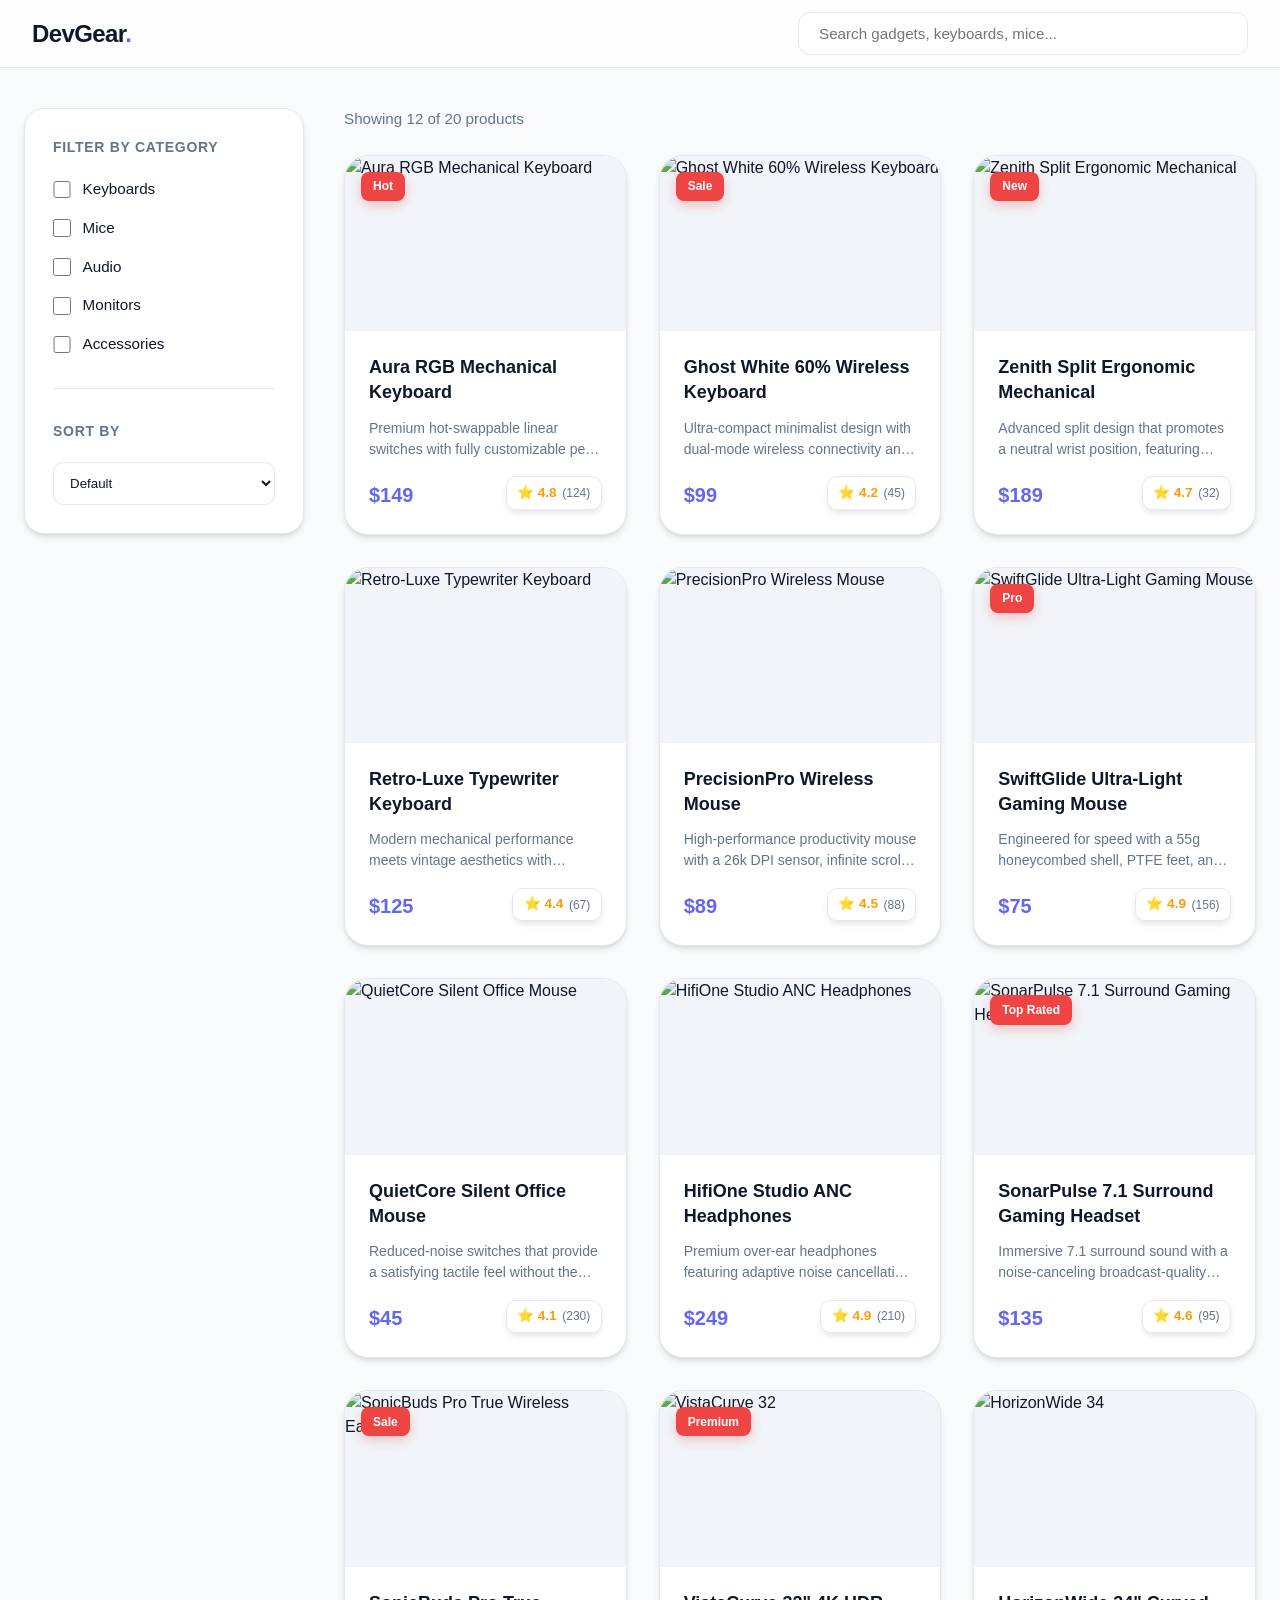
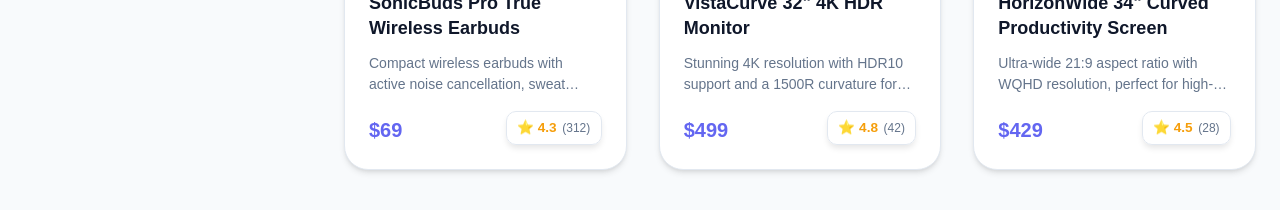
==== index.html @ 5f4c1ebe "change name to index for deloyment" ====
<!doctype html>
<html lang="en">
  <head>
    <meta charset="UTF-8" />
    <meta name="viewport" content="width=device-width, initial-scale=1.0" />
    <title>DevGear Store - Find Your Setup</title>

    <style>
      /* Reset & Base Styles */
      * {
        margin: 0;
        padding: 0;
        box-sizing: border-box;
        font-family: 'Inter', -apple-system, BlinkMacSystemFont, "Segoe UI", Roboto, sans-serif;
      }

      :root {
        --primary: #6366f1;
        --primary-dark: #4f46e5;
        --bg: #f8fafc;
        --surface: #ffffff;
        --text-main: #0f172a;
        --text-muted: #64748b;
        --border: #e2e8f0;
        --shadow: 0 4px 6px -1px rgb(0 0 0 / 0.1), 0 2px 4px -2px rgb(0 0 0 / 0.1);
        --shadow-lg: 0 10px 15px -3px rgb(0 0 0 / 0.1), 0 4px 6px -4px rgb(0 0 0 / 0.1);
      }

      body {
        background-color: var(--bg);
        color: var(--text-main);
        line-height: 1.5;
      }

      /* Navbar - Glassmorphism */
      .navbar {
        display: flex;
        justify-content: space-between;
        align-items: center;
        background-color: rgba(255, 255, 255, 0.8);
        backdrop-filter: blur(12px);
        -webkit-backdrop-filter: blur(12px);
        padding: 0.75rem 2rem;
        box-shadow: 0 1px 2px 0 rgb(0 0 0 / 0.05);
        position: sticky;
        top: 0;
        z-index: 100;
        border-bottom: 1px solid var(--border);
      }

      .logo {
        font-size: 1.5rem;
        font-weight: 800;
        letter-spacing: -0.025em;
        color: var(--text-main);
      }

      .logo span {
        color: var(--primary);
      }

      .search-container {
        flex: 0 1 450px;
        position: relative;
      }

      #search-input {
        width: 100%;
        padding: 0.75rem 1.25rem;
        border: 1px solid var(--border);
        border-radius: 12px;
        font-size: 0.95rem;
        outline: none;
        transition: all 0.2s cubic-bezier(0.4, 0, 0.2, 1);
        background: var(--surface);
      }

      #search-input:focus {
        border-color: var(--primary);
        box-shadow: 0 0 0 4px rgba(99, 102, 241, 0.1);
      }

      /* Layout Container */
      .container {
        display: flex;
        max-width: 1280px;
        margin: 2.5rem auto;
        padding: 0 1.5rem;
        gap: 2.5rem;
      }

      /* Sidebar */
      .sidebar {
        flex: 0 0 280px;
        background: var(--surface);
        padding: 1.75rem;
        border-radius: 20px;
        height: fit-content;
        box-shadow: var(--shadow);
        border: 1px solid var(--border);
      }

      .sidebar h3 {
        font-size: 0.875rem;
        text-transform: uppercase;
        letter-spacing: 0.05em;
        margin-bottom: 1.25rem;
        color: var(--text-muted);
        font-weight: 700;
      }

      .filter-group {
        display: flex;
        flex-direction: column;
        gap: 1rem;
      }

      .filter-label {
        display: flex;
        align-items: center;
        gap: 0.75rem;
        cursor: pointer;
        font-size: 0.95rem;
        color: var(--text-main);
        font-weight: 500;
        transition: color 0.2s;
      }

      .filter-label:hover {
        color: var(--primary);
      }

      .filter-label input {
        accent-color: var(--primary);
        width: 1.1rem;
        height: 1.1rem;
      }

      .sidebar hr {
        margin: 2rem 0;
        border: 0;
        border-top: 1px solid var(--border);
      }

      #sort-select {
        width: 100%;
        padding: 0.75rem;
        border: 1px solid var(--border);
        border-radius: 10px;
        background-color: var(--surface);
        color: var(--text-main);
        font-weight: 500;
        outline: none;
        cursor: pointer;
        transition: border-color 0.2s;
      }

      #sort-select:focus {
        border-color: var(--primary);
      }

      /* Main Content & Grid */
      .main-content {
        flex: 1;
      }

      .results-count {
        margin-bottom: 1.5rem;
        color: var(--text-muted);
        font-size: 0.95rem;
        font-weight: 500;
      }

      .product-grid {
        display: grid;
        grid-template-columns: repeat(auto-fill, minmax(280px, 1fr));
        gap: 2rem;
      }

      /* Product Cards */
      .product-card {
        background: var(--surface);
        border-radius: 24px;
        overflow: hidden;
        box-shadow: var(--shadow);
        border: 1px solid var(--border);
        position: relative;
        display: flex;
        flex-direction: column;
        transition: all 0.4s cubic-bezier(0.4, 0, 0.2, 1);
        animation: slideUp 0.5s ease-out forwards;
        height: 100%;
      }

      /* @keyframes slideUp {
        from {
          opacity: 0;
          transform: translateY(20px);
        }
        to {
          opacity: 1;
          transform: translateY(0);
        }
      } */

      .product-card:hover {
        transform: translateY(-8px);
        box-shadow: var(--shadow-lg);
        border-color: var(--primary);
      }

      .product-badge {
        position: absolute;
        top: 1rem;
        left: 1rem;
        background-color: #ef4444;
        color: white;
        padding: 0.35rem 0.75rem;
        font-size: 0.75rem;
        font-weight: 700;
        border-radius: 8px;
        z-index: 10;
        box-shadow: 0 4px 12px rgba(239, 68, 68, 0.3);
      }

      .product-img-container {
        aspect-ratio: 16/10;
        background-color: #f1f5f9;
        overflow: hidden;
        position: relative;
      }

      .product-img {
        width: 100%;
        height: 100%;
        object-fit: cover;
        transition: transform 0.6s cubic-bezier(0.4, 0, 0.2, 1);
      }

      .product-card:hover .product-img {
        transform: scale(1.1);
      }

      .product-info {
        padding: 1.5rem;
        display: flex;
        flex-direction: column;
        flex-grow: 1;
        gap: 0.75rem;
      }

      .product-title {
        font-size: 1.125rem;
        font-weight: 700;
        color: var(--text-main);
        line-height: 1.4;
      }

      .product-desc {
        font-size: 0.875rem;
        color: var(--text-muted);
        display: -webkit-box;
        -webkit-line-clamp: 2;
        -webkit-box-orient: vertical;
        overflow: hidden;
        margin-bottom: 0.5rem;
      }

      .product-price {
        font-size: 1.25rem;
        font-weight: 800;
        color: var(--primary);
        margin-top: auto;
      }

      .product-rating {
        position: absolute;
        bottom: 1.5rem;
        right: 1.5rem;
        display: flex;
        align-items: center;
        gap: 0.35rem;
        background: rgba(255, 255, 255, 0.95);
        padding: 0.35rem 0.65rem;
        border-radius: 10px;
        font-size: 0.85rem;
        font-weight: 700;
        color: #f59e0b;
        box-shadow: 0 4px 6px -1px rgb(0 0 0 / 0.1);
        border: 1px solid var(--border);
      }

      .product-rating span {
        color: var(--text-muted);
        font-weight: 500;
        font-size: 0.75rem;
      }

      /* Utilities for JS */
      .hidden {
        display: none !important;
      }

      #no-results {
        text-align: center;
        padding: 5rem 2rem;
        background: var(--surface);
        border-radius: 24px;
        color: var(--text-muted);
        border: 2px dashed var(--border);
      }

      #no-results p {
        font-size: 1.1rem;
        font-weight: 500;
      }

      /* Responsive */
      @media (max-width: 1024px) {
        .container {
          flex-direction: column;
        }
        .sidebar {
          flex: none;
          width: 100%;
        }
      }

      @media (max-width: 640px) {
        .navbar {
          padding: 1rem;
        }
        .search-container {
          width: 100%;
        }
        .product-grid {
          grid-template-columns: 1fr;
        }
      }
    </style>
  </head>
  <body>
    <header class="navbar">
      <div class="logo">DevGear<span>.</span></div>
      <div class="search-container">
        <input
          type="text"
          id="search-input"
          placeholder="Search gadgets, keyboards, mice..."
        />
      </div>
    </header>

    <div class="container">
      <aside class="sidebar">
        <h3>Filter by Category</h3>
        <div class="filter-group">
          <label class="filter-label">
            <input type="checkbox" class="category-filter" value="keyboard" />
            Keyboards
          </label>
          <label class="filter-label">
            <input type="checkbox" class="category-filter" value="mouse" /> Mice
          </label>
          <label class="filter-label">
            <input type="checkbox" class="category-filter" value="audio" />
            Audio
          </label>
          <label class="filter-label">
            <input type="checkbox" class="category-filter" value="monitor" />
            Monitors
          </label>
          <label class="filter-label">
            <input type="checkbox" class="category-filter" value="accessories" />
            Accessories
          </label>
        </div>

        <hr />

        <h3>Sort By</h3>
        <select id="sort-select">
          <option value="default">Default</option>
          <option value="low-high">Price: Low to High</option>
          <option value="high-low">Price: High to Low</option>
          <option value="rating-high">Rating: High to Low</option>
          <option value="rating-low">Rating: Low to High</option>
        </select>
      </aside>

      <main class="main-content">
        <div class="results-count">
          Showing <span id="count-num">0</span> products
        </div>

        <div class="product-grid" id="product-grid">
          <!-- Products will be rendered here dynamically -->
        </div>

        <div id="no-results" class="hidden">
          <p>No products match your search or filter criteria.</p>
        </div>
      </main>
    </div>

    <script type="module" src="main.js"></script>
  </body>
</html>
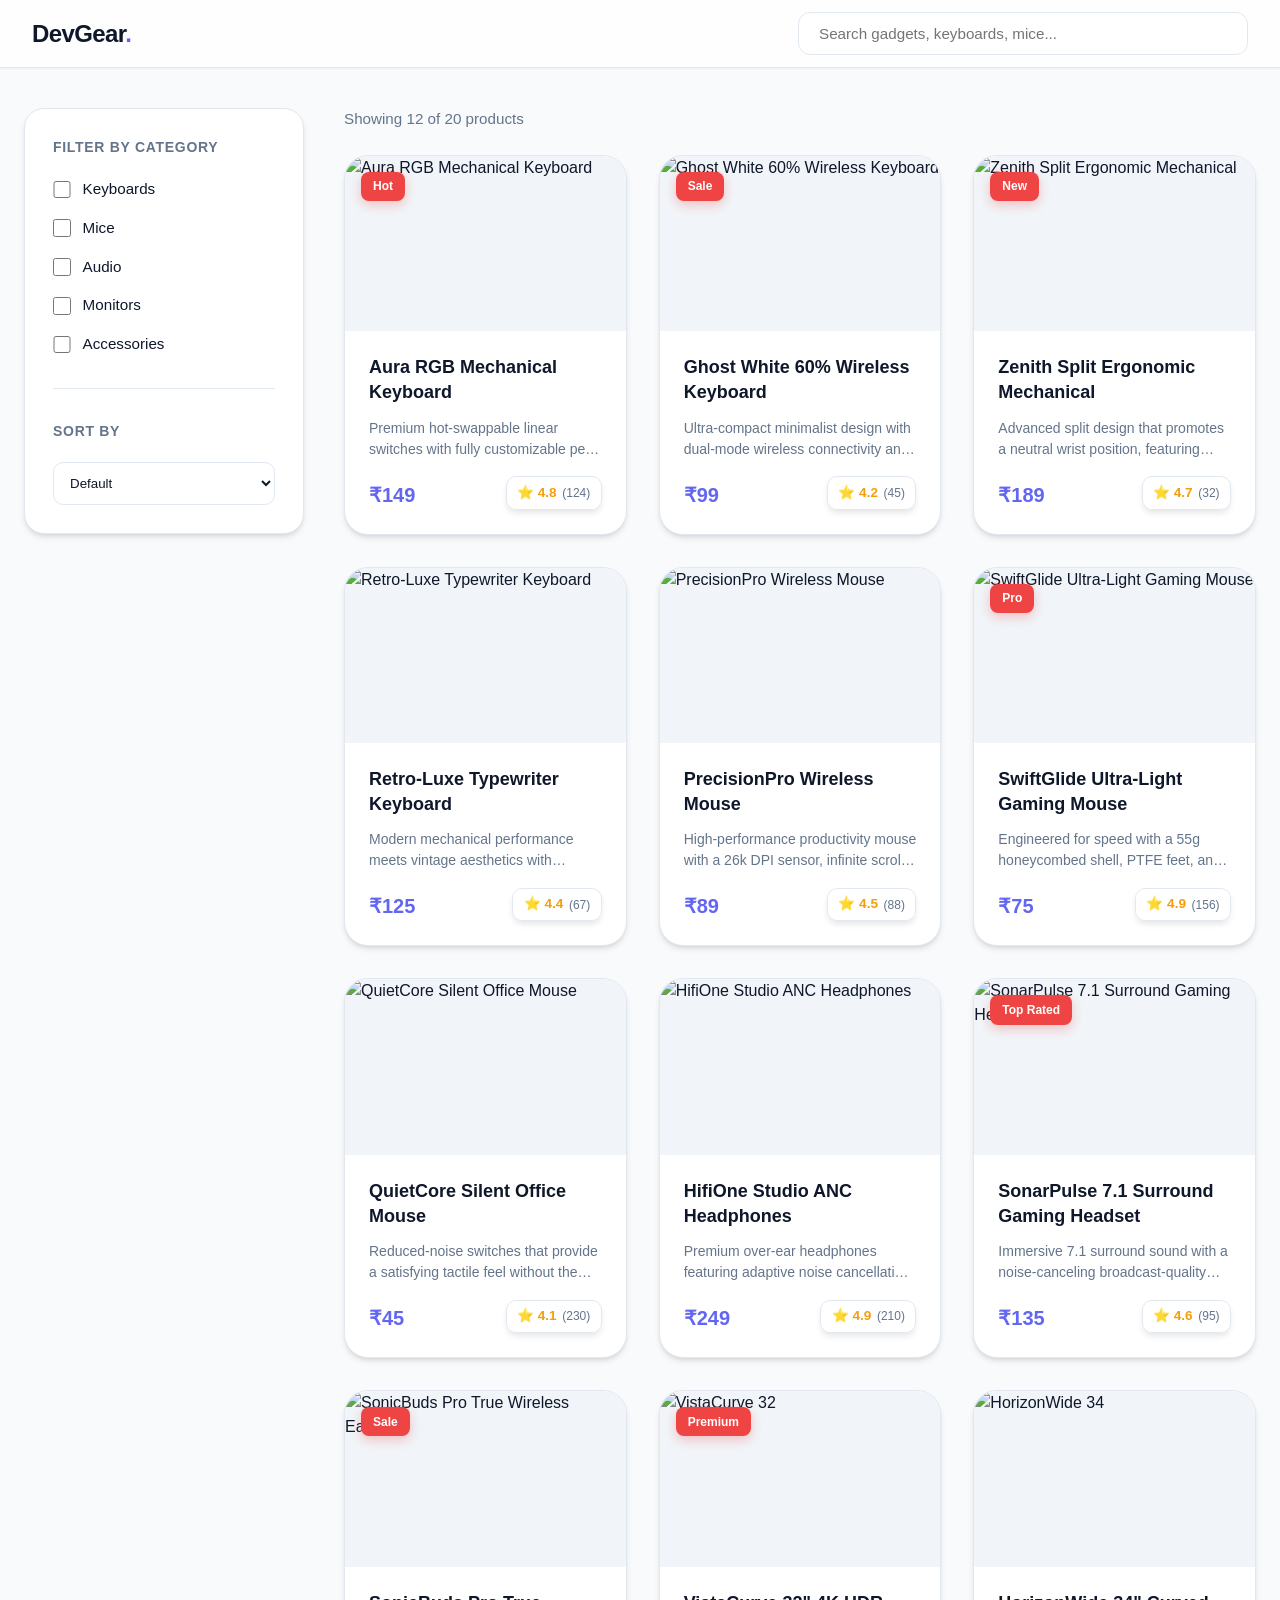
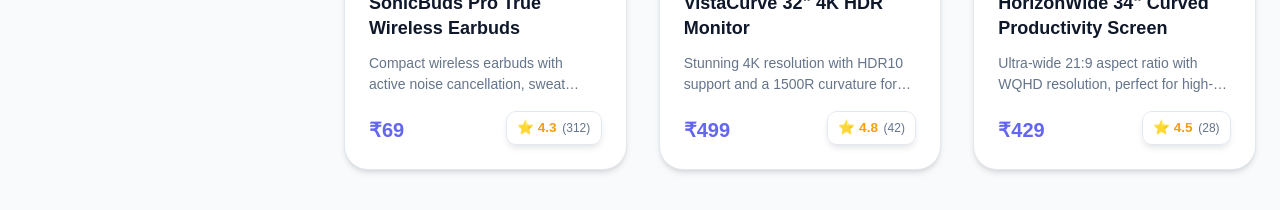
==== commit 2c2bc0f1: "add sorting options for reviews in sortProducts function and update navbar styles" ====
--- a/index.html
+++ b/index.html
@@ -329,6 +329,7 @@
       @media (max-width: 640px) {
         .navbar {
           padding: 1rem;
+          gap: 1rem;
         }
         .search-container {
           width: 100%;
@@ -385,6 +386,8 @@
           <option value="high-low">Price: High to Low</option>
           <option value="rating-high">Rating: High to Low</option>
           <option value="rating-low">Rating: Low to High</option>
+          <option value="reviews-high">Reviews: High to Low</option>
+          <option value="reviews-low">Reviews: Low to High</option>
         </select>
       </aside>
 
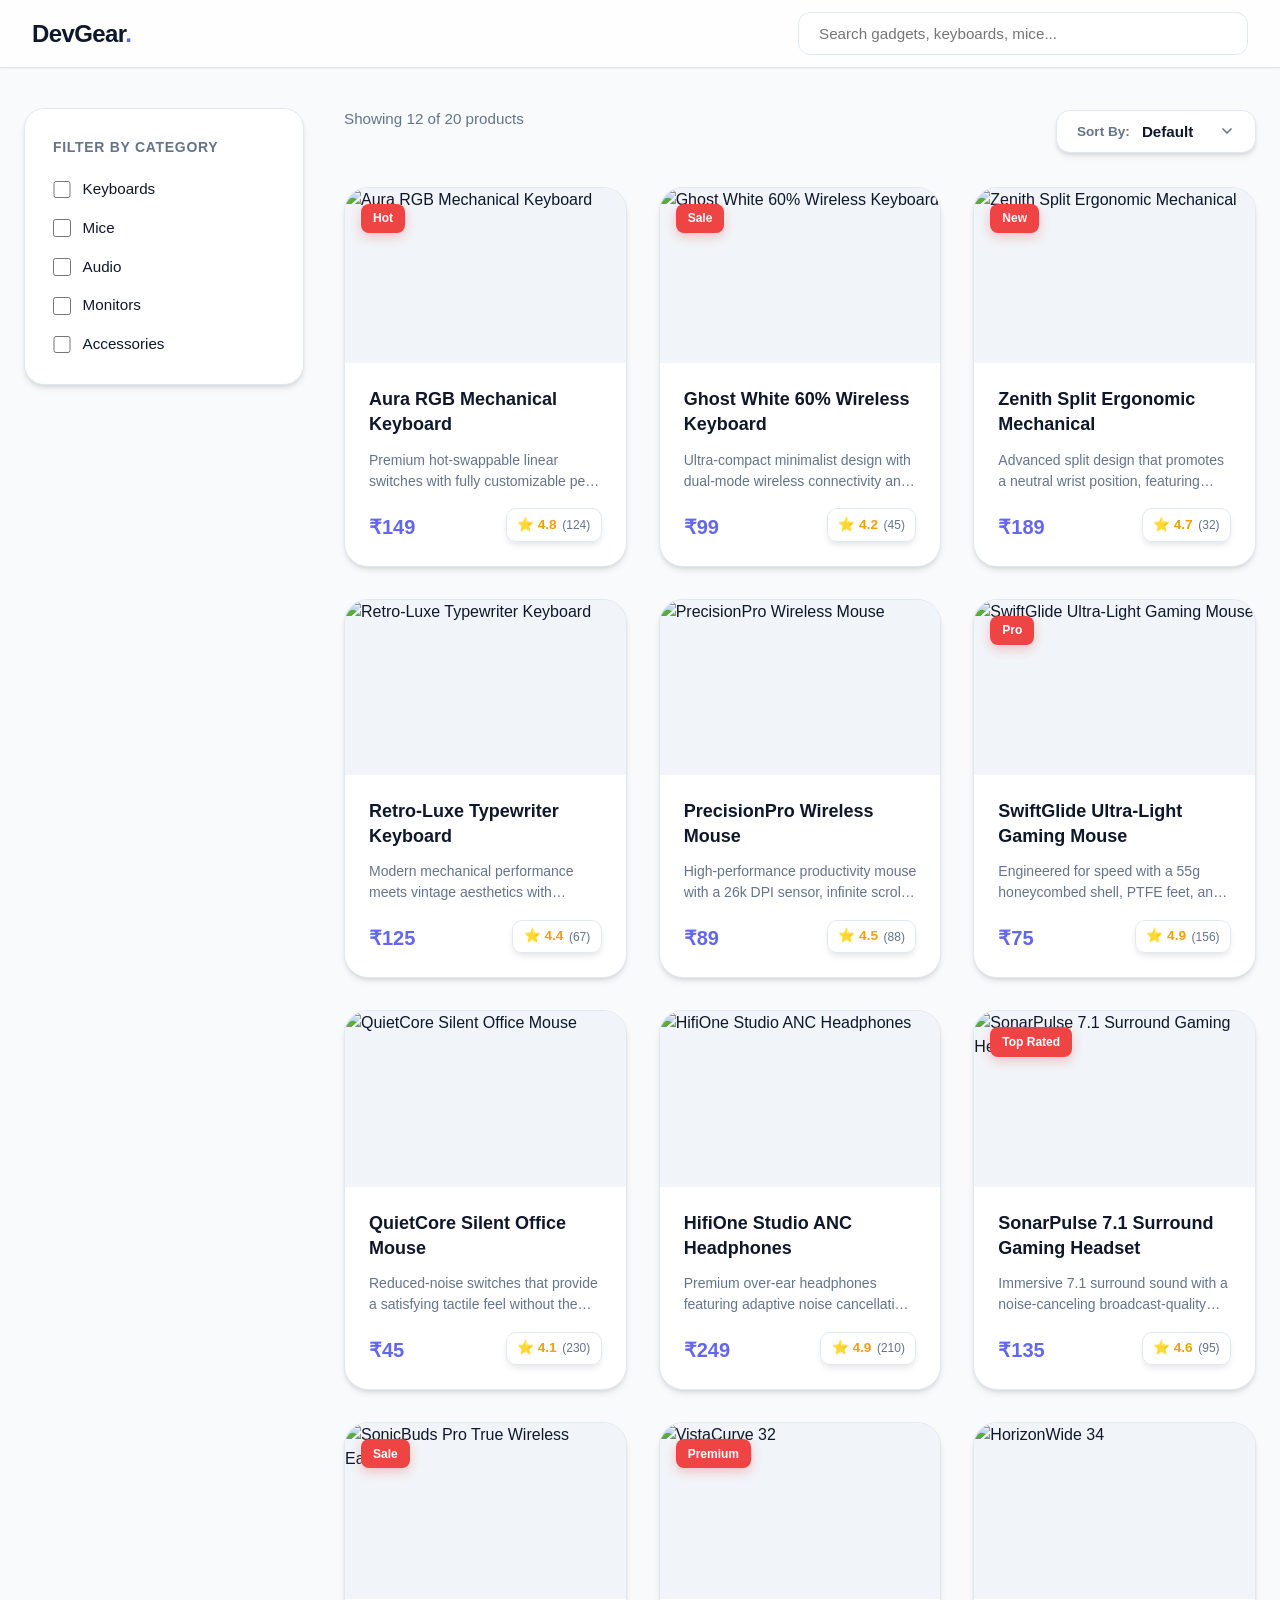
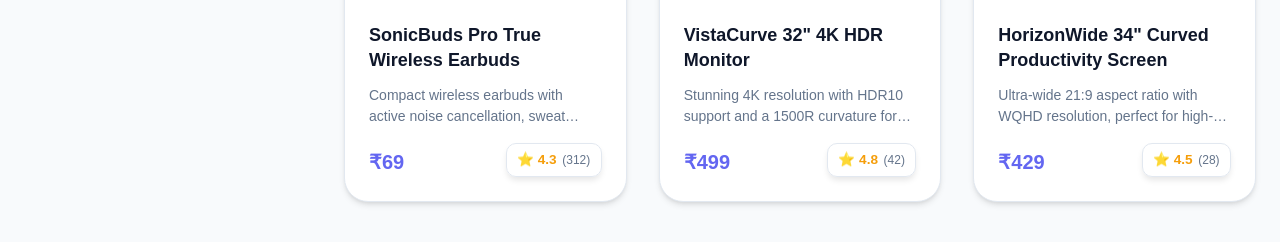
==== commit 0b0bfb98: "implement custom sort dropdown and update sorting logic in main.js" ====
--- a/index.html
+++ b/index.html
@@ -143,20 +143,123 @@
       }
 
       #sort-select {
+        display: none; /* Hide old select if still in DOM */
+      }
+
+      /* Content Header */
+      .content-header {
+        display: flex;
+        justify-content: space-between;
+        align-items: center;
+        margin-bottom: 2rem;
+      }
+
+      .results-count {
+        margin-bottom: 0;
+        color: var(--text-muted);
+        font-size: 0.95rem;
+        font-weight: 600;
+      }
+
+      /* Custom Sort Dropdown */
+      .sort-container {
+        position: relative;
+        min-width: 200px;
+      }
+
+      .sort-button {
         width: 100%;
-        padding: 0.75rem;
+        display: flex;
+        align-items: center;
+        justify-content: space-between;
+        gap: 0.75rem;
+        padding: 0.75rem 1.25rem;
+        background: var(--surface);
         border: 1px solid var(--border);
+        border-radius: 14px;
+        cursor: pointer;
+        transition: all 0.2s ease;
+        box-shadow: var(--shadow);
+      }
+
+      .sort-button:hover {
+        border-color: var(--primary);
+        background: #fcfcff;
+      }
+
+      .sort-label {
+        font-size: 0.85rem;
+        color: var(--text-muted);
+        font-weight: 600;
+      }
+
+      .selected-sort {
+        font-size: 0.95rem;
+        color: var(--text-main);
+        font-weight: 700;
+        flex-grow: 1;
+        text-align: left;
+      }
+
+      .chevron-icon {
+        color: var(--text-muted);
+        transition: transform 0.3s ease;
+      }
+
+      .sort-container.open .chevron-icon {
+        transform: rotate(180deg);
+        color: var(--primary);
+      }
+
+      .sort-container.open .sort-button {
+        border-color: var(--primary);
+        box-shadow: 0 0 0 4px rgba(99, 102, 241, 0.1);
+      }
+
+      .sort-dropdown {
+        position: absolute;
+        top: calc(100% + 8px);
+        right: 0;
+        width: 240px;
+        background: rgba(255, 255, 255, 0.9);
+        backdrop-filter: blur(12px);
+        -webkit-backdrop-filter: blur(12px);
+        border: 1px solid var(--border);
+        border-radius: 16px;
+        box-shadow: var(--shadow-lg);
+        list-style: none;
+        padding: 0.5rem;
+        z-index: 50;
+        opacity: 0;
+        visibility: hidden;
+        transform: translateY(-10px);
+        transition: all 0.3s cubic-bezier(0.4, 0, 0.2, 1);
+      }
+
+      .sort-container.open .sort-dropdown {
+        opacity: 1;
+        visibility: visible;
+        transform: translateY(0);
+      }
+
+      .sort-dropdown li {
+        padding: 0.75rem 1rem;
         border-radius: 10px;
-        background-color: var(--surface);
+        font-size: 0.9rem;
+        font-weight: 500;
         color: var(--text-main);
-        font-weight: 500;
-        outline: none;
         cursor: pointer;
-        transition: border-color 0.2s;
-      }
-
-      #sort-select:focus {
-        border-color: var(--primary);
+        transition: all 0.2s ease;
+      }
+
+      .sort-dropdown li:hover {
+        background: rgba(99, 102, 241, 0.08);
+        color: var(--primary);
+      }
+
+      .sort-dropdown li.active {
+        background: var(--primary);
+        color: white;
       }
 
       /* Main Content & Grid */
@@ -336,6 +439,18 @@
         }
         .product-grid {
           grid-template-columns: 1fr;
+        }
+
+        .content-header{
+          flex-direction: column;
+          align-items: flex-start;
+          gap: 1rem;
+        }
+        .content-header .results-count{
+          margin-bottom: 0;
+        }
+         .sort-container {
+          width: 100%;
         }
       }
     </style>
@@ -376,24 +491,30 @@
             Accessories
           </label>
         </div>
-
-        <hr />
-
-        <h3>Sort By</h3>
-        <select id="sort-select">
-          <option value="default">Default</option>
-          <option value="low-high">Price: Low to High</option>
-          <option value="high-low">Price: High to Low</option>
-          <option value="rating-high">Rating: High to Low</option>
-          <option value="rating-low">Rating: Low to High</option>
-          <option value="reviews-high">Reviews: High to Low</option>
-          <option value="reviews-low">Reviews: Low to High</option>
-        </select>
       </aside>
 
       <main class="main-content">
-        <div class="results-count">
-          Showing <span id="count-num">0</span> products
+        <div class="content-header">
+          <div class="results-count">
+            Showing <span id="count-num">0</span> products
+          </div>
+
+          <div class="sort-container">
+            <button class="sort-button" id="sort-button">
+              <span class="sort-label">Sort By:</span>
+              <span class="selected-sort" id="selected-sort">Default</span>
+              <svg class="chevron-icon" width="16" height="16" viewBox="0 0 24 24" fill="none" stroke="currentColor" stroke-width="2.5" stroke-linecap="round" stroke-linejoin="round"><path d="m6 9 6 6 6-6"/></svg>
+            </button>
+            <ul class="sort-dropdown" id="sort-dropdown">
+              <li data-value="default" class="active">Default</li>
+              <li data-value="low-high">Price: Low to High</li>
+              <li data-value="high-low">Price: High to Low</li>
+              <li data-value="rating-high">Rating: High to Low</li>
+              <li data-value="rating-low">Rating: Low to High</li>
+              <li data-value="reviews-high">Reviews: High to Low</li>
+              <li data-value="reviews-low">Reviews: Low to High</li>
+            </ul>
+          </div>
         </div>
 
         <div class="product-grid" id="product-grid">
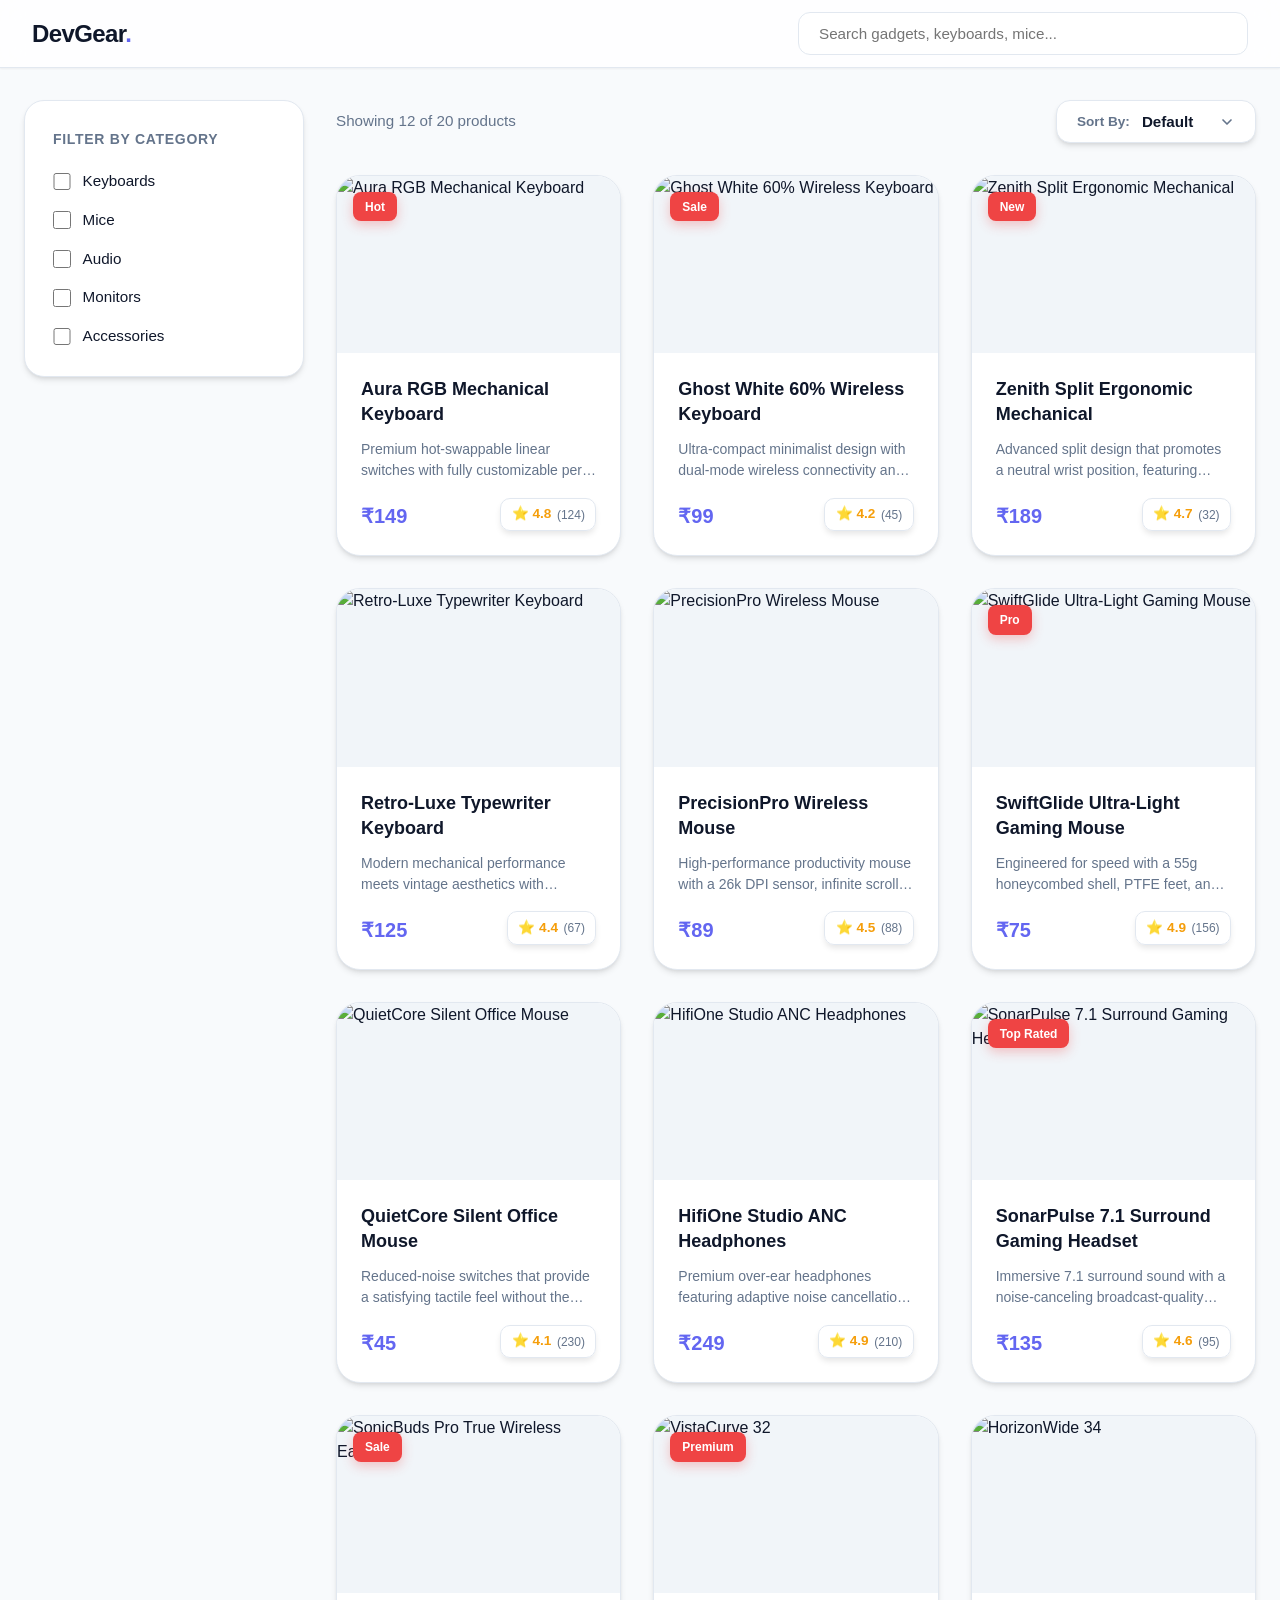
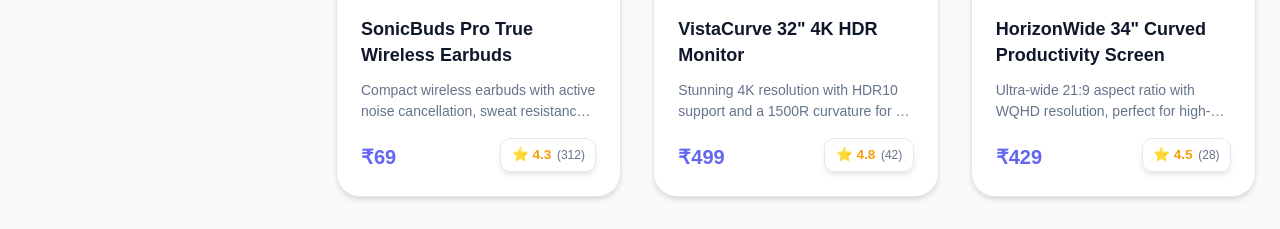
==== commit 5135f6a3: "lil ui" ====
--- a/index.html
+++ b/index.html
@@ -11,7 +11,13 @@
         margin: 0;
         padding: 0;
         box-sizing: border-box;
-        font-family: 'Inter', -apple-system, BlinkMacSystemFont, "Segoe UI", Roboto, sans-serif;
+        font-family:
+          "Inter",
+          -apple-system,
+          BlinkMacSystemFont,
+          "Segoe UI",
+          Roboto,
+          sans-serif;
       }
 
       :root {
@@ -22,8 +28,10 @@
         --text-main: #0f172a;
         --text-muted: #64748b;
         --border: #e2e8f0;
-        --shadow: 0 4px 6px -1px rgb(0 0 0 / 0.1), 0 2px 4px -2px rgb(0 0 0 / 0.1);
-        --shadow-lg: 0 10px 15px -3px rgb(0 0 0 / 0.1), 0 4px 6px -4px rgb(0 0 0 / 0.1);
+        --shadow:
+          0 4px 6px -1px rgb(0 0 0 / 0.1), 0 2px 4px -2px rgb(0 0 0 / 0.1);
+        --shadow-lg:
+          0 10px 15px -3px rgb(0 0 0 / 0.1), 0 4px 6px -4px rgb(0 0 0 / 0.1);
       }
 
       body {
@@ -84,9 +92,9 @@
       .container {
         display: flex;
         max-width: 1280px;
-        margin: 2.5rem auto;
+        margin: 2rem auto;
         padding: 0 1.5rem;
-        gap: 2.5rem;
+        gap: 2rem;
       }
 
       /* Sidebar */
@@ -268,7 +276,7 @@
       }
 
       .results-count {
-        margin-bottom: 1.5rem;
+        margin: auto 0 auto;
         color: var(--text-muted);
         font-size: 0.95rem;
         font-weight: 500;
@@ -441,15 +449,16 @@
           grid-template-columns: 1fr;
         }
 
-        .content-header{
+        .content-header {
           flex-direction: column;
           align-items: flex-start;
-          gap: 1rem;
-        }
-        .content-header .results-count{
+          gap: 0.7rem;
+        }
+        .content-header .results-count {
           margin-bottom: 0;
-        }
-         .sort-container {
+          margin-left: 5px;
+        }
+        .sort-container {
           width: 100%;
         }
       }
@@ -487,7 +496,11 @@
             Monitors
           </label>
           <label class="filter-label">
-            <input type="checkbox" class="category-filter" value="accessories" />
+            <input
+              type="checkbox"
+              class="category-filter"
+              value="accessories"
+            />
             Accessories
           </label>
         </div>
@@ -503,7 +516,19 @@
             <button class="sort-button" id="sort-button">
               <span class="sort-label">Sort By:</span>
               <span class="selected-sort" id="selected-sort">Default</span>
-              <svg class="chevron-icon" width="16" height="16" viewBox="0 0 24 24" fill="none" stroke="currentColor" stroke-width="2.5" stroke-linecap="round" stroke-linejoin="round"><path d="m6 9 6 6 6-6"/></svg>
+              <svg
+                class="chevron-icon"
+                width="16"
+                height="16"
+                viewBox="0 0 24 24"
+                fill="none"
+                stroke="currentColor"
+                stroke-width="2.5"
+                stroke-linecap="round"
+                stroke-linejoin="round"
+              >
+                <path d="m6 9 6 6 6-6" />
+              </svg>
             </button>
             <ul class="sort-dropdown" id="sort-dropdown">
               <li data-value="default" class="active">Default</li>
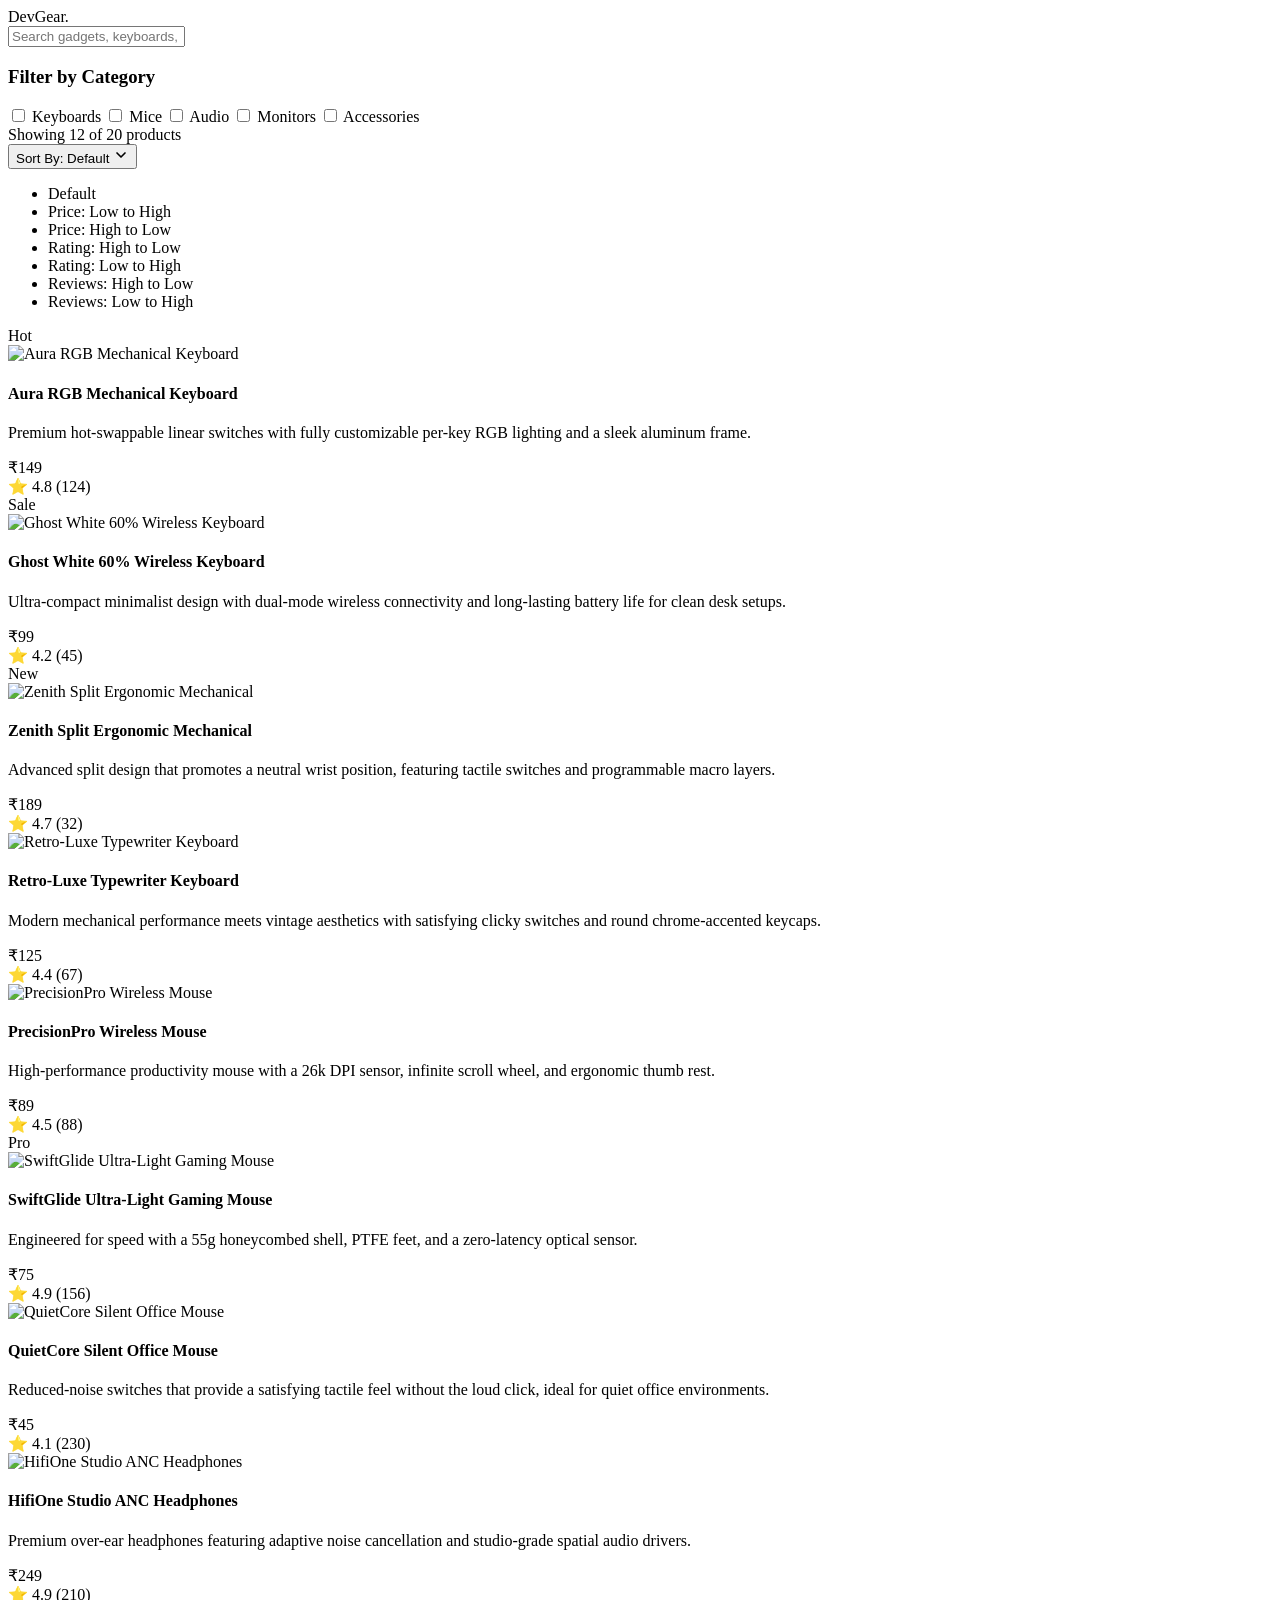
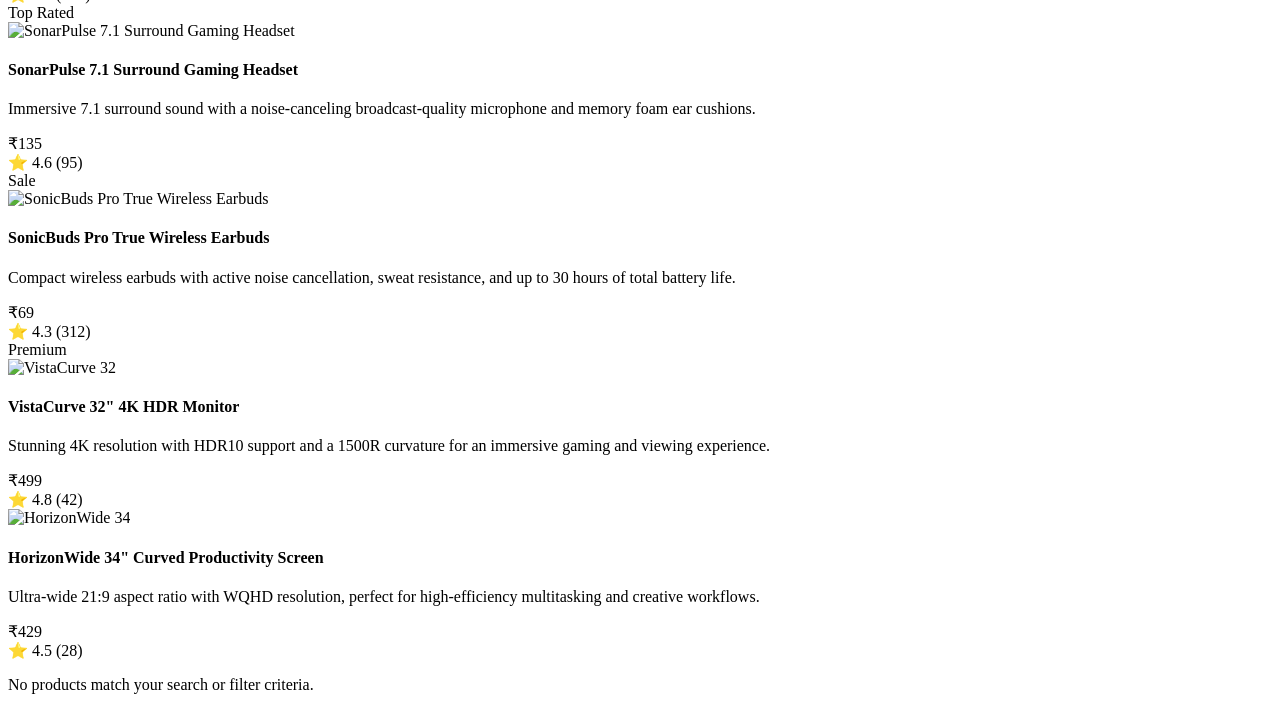
==== commit 75c2b1d9: "remove inline styles from index.html and create a new style.css file for better organization" ====
--- a/index.html
+++ b/index.html
@@ -4,465 +4,7 @@
     <meta charset="UTF-8" />
     <meta name="viewport" content="width=device-width, initial-scale=1.0" />
     <title>DevGear Store - Find Your Setup</title>
-
-    <style>
-      /* Reset & Base Styles */
-      * {
-        margin: 0;
-        padding: 0;
-        box-sizing: border-box;
-        font-family:
-          "Inter",
-          -apple-system,
-          BlinkMacSystemFont,
-          "Segoe UI",
-          Roboto,
-          sans-serif;
-      }
-
-      :root {
-        --primary: #6366f1;
-        --primary-dark: #4f46e5;
-        --bg: #f8fafc;
-        --surface: #ffffff;
-        --text-main: #0f172a;
-        --text-muted: #64748b;
-        --border: #e2e8f0;
-        --shadow:
-          0 4px 6px -1px rgb(0 0 0 / 0.1), 0 2px 4px -2px rgb(0 0 0 / 0.1);
-        --shadow-lg:
-          0 10px 15px -3px rgb(0 0 0 / 0.1), 0 4px 6px -4px rgb(0 0 0 / 0.1);
-      }
-
-      body {
-        background-color: var(--bg);
-        color: var(--text-main);
-        line-height: 1.5;
-      }
-
-      /* Navbar - Glassmorphism */
-      .navbar {
-        display: flex;
-        justify-content: space-between;
-        align-items: center;
-        background-color: rgba(255, 255, 255, 0.8);
-        backdrop-filter: blur(12px);
-        -webkit-backdrop-filter: blur(12px);
-        padding: 0.75rem 2rem;
-        box-shadow: 0 1px 2px 0 rgb(0 0 0 / 0.05);
-        position: sticky;
-        top: 0;
-        z-index: 100;
-        border-bottom: 1px solid var(--border);
-      }
-
-      .logo {
-        font-size: 1.5rem;
-        font-weight: 800;
-        letter-spacing: -0.025em;
-        color: var(--text-main);
-      }
-
-      .logo span {
-        color: var(--primary);
-      }
-
-      .search-container {
-        flex: 0 1 450px;
-        position: relative;
-      }
-
-      #search-input {
-        width: 100%;
-        padding: 0.75rem 1.25rem;
-        border: 1px solid var(--border);
-        border-radius: 12px;
-        font-size: 0.95rem;
-        outline: none;
-        transition: all 0.2s cubic-bezier(0.4, 0, 0.2, 1);
-        background: var(--surface);
-      }
-
-      #search-input:focus {
-        border-color: var(--primary);
-        box-shadow: 0 0 0 4px rgba(99, 102, 241, 0.1);
-      }
-
-      /* Layout Container */
-      .container {
-        display: flex;
-        max-width: 1280px;
-        margin: 2rem auto;
-        padding: 0 1.5rem;
-        gap: 2rem;
-      }
-
-      /* Sidebar */
-      .sidebar {
-        flex: 0 0 280px;
-        background: var(--surface);
-        padding: 1.75rem;
-        border-radius: 20px;
-        height: fit-content;
-        box-shadow: var(--shadow);
-        border: 1px solid var(--border);
-      }
-
-      .sidebar h3 {
-        font-size: 0.875rem;
-        text-transform: uppercase;
-        letter-spacing: 0.05em;
-        margin-bottom: 1.25rem;
-        color: var(--text-muted);
-        font-weight: 700;
-      }
-
-      .filter-group {
-        display: flex;
-        flex-direction: column;
-        gap: 1rem;
-      }
-
-      .filter-label {
-        display: flex;
-        align-items: center;
-        gap: 0.75rem;
-        cursor: pointer;
-        font-size: 0.95rem;
-        color: var(--text-main);
-        font-weight: 500;
-        transition: color 0.2s;
-      }
-
-      .filter-label:hover {
-        color: var(--primary);
-      }
-
-      .filter-label input {
-        accent-color: var(--primary);
-        width: 1.1rem;
-        height: 1.1rem;
-      }
-
-      .sidebar hr {
-        margin: 2rem 0;
-        border: 0;
-        border-top: 1px solid var(--border);
-      }
-
-      #sort-select {
-        display: none; /* Hide old select if still in DOM */
-      }
-
-      /* Content Header */
-      .content-header {
-        display: flex;
-        justify-content: space-between;
-        align-items: center;
-        margin-bottom: 2rem;
-      }
-
-      .results-count {
-        margin-bottom: 0;
-        color: var(--text-muted);
-        font-size: 0.95rem;
-        font-weight: 600;
-      }
-
-      /* Custom Sort Dropdown */
-      .sort-container {
-        position: relative;
-        min-width: 200px;
-      }
-
-      .sort-button {
-        width: 100%;
-        display: flex;
-        align-items: center;
-        justify-content: space-between;
-        gap: 0.75rem;
-        padding: 0.75rem 1.25rem;
-        background: var(--surface);
-        border: 1px solid var(--border);
-        border-radius: 14px;
-        cursor: pointer;
-        transition: all 0.2s ease;
-        box-shadow: var(--shadow);
-      }
-
-      .sort-button:hover {
-        border-color: var(--primary);
-        background: #fcfcff;
-      }
-
-      .sort-label {
-        font-size: 0.85rem;
-        color: var(--text-muted);
-        font-weight: 600;
-      }
-
-      .selected-sort {
-        font-size: 0.95rem;
-        color: var(--text-main);
-        font-weight: 700;
-        flex-grow: 1;
-        text-align: left;
-      }
-
-      .chevron-icon {
-        color: var(--text-muted);
-        transition: transform 0.3s ease;
-      }
-
-      .sort-container.open .chevron-icon {
-        transform: rotate(180deg);
-        color: var(--primary);
-      }
-
-      .sort-container.open .sort-button {
-        border-color: var(--primary);
-        box-shadow: 0 0 0 4px rgba(99, 102, 241, 0.1);
-      }
-
-      .sort-dropdown {
-        position: absolute;
-        top: calc(100% + 8px);
-        right: 0;
-        width: 240px;
-        background: rgba(255, 255, 255, 0.9);
-        backdrop-filter: blur(12px);
-        -webkit-backdrop-filter: blur(12px);
-        border: 1px solid var(--border);
-        border-radius: 16px;
-        box-shadow: var(--shadow-lg);
-        list-style: none;
-        padding: 0.5rem;
-        z-index: 50;
-        opacity: 0;
-        visibility: hidden;
-        transform: translateY(-10px);
-        transition: all 0.3s cubic-bezier(0.4, 0, 0.2, 1);
-      }
-
-      .sort-container.open .sort-dropdown {
-        opacity: 1;
-        visibility: visible;
-        transform: translateY(0);
-      }
-
-      .sort-dropdown li {
-        padding: 0.75rem 1rem;
-        border-radius: 10px;
-        font-size: 0.9rem;
-        font-weight: 500;
-        color: var(--text-main);
-        cursor: pointer;
-        transition: all 0.2s ease;
-      }
-
-      .sort-dropdown li:hover {
-        background: rgba(99, 102, 241, 0.08);
-        color: var(--primary);
-      }
-
-      .sort-dropdown li.active {
-        background: var(--primary);
-        color: white;
-      }
-
-      /* Main Content & Grid */
-      .main-content {
-        flex: 1;
-      }
-
-      .results-count {
-        margin: auto 0 auto;
-        color: var(--text-muted);
-        font-size: 0.95rem;
-        font-weight: 500;
-      }
-
-      .product-grid {
-        display: grid;
-        grid-template-columns: repeat(auto-fill, minmax(280px, 1fr));
-        gap: 2rem;
-      }
-
-      /* Product Cards */
-      .product-card {
-        background: var(--surface);
-        border-radius: 24px;
-        overflow: hidden;
-        box-shadow: var(--shadow);
-        border: 1px solid var(--border);
-        position: relative;
-        display: flex;
-        flex-direction: column;
-        transition: all 0.4s cubic-bezier(0.4, 0, 0.2, 1);
-        animation: slideUp 0.5s ease-out forwards;
-        height: 100%;
-      }
-
-      /* @keyframes slideUp {
-        from {
-          opacity: 0;
-          transform: translateY(20px);
-        }
-        to {
-          opacity: 1;
-          transform: translateY(0);
-        }
-      } */
-
-      .product-card:hover {
-        transform: translateY(-8px);
-        box-shadow: var(--shadow-lg);
-        border-color: var(--primary);
-      }
-
-      .product-badge {
-        position: absolute;
-        top: 1rem;
-        left: 1rem;
-        background-color: #ef4444;
-        color: white;
-        padding: 0.35rem 0.75rem;
-        font-size: 0.75rem;
-        font-weight: 700;
-        border-radius: 8px;
-        z-index: 10;
-        box-shadow: 0 4px 12px rgba(239, 68, 68, 0.3);
-      }
-
-      .product-img-container {
-        aspect-ratio: 16/10;
-        background-color: #f1f5f9;
-        overflow: hidden;
-        position: relative;
-      }
-
-      .product-img {
-        width: 100%;
-        height: 100%;
-        object-fit: cover;
-        transition: transform 0.6s cubic-bezier(0.4, 0, 0.2, 1);
-      }
-
-      .product-card:hover .product-img {
-        transform: scale(1.1);
-      }
-
-      .product-info {
-        padding: 1.5rem;
-        display: flex;
-        flex-direction: column;
-        flex-grow: 1;
-        gap: 0.75rem;
-      }
-
-      .product-title {
-        font-size: 1.125rem;
-        font-weight: 700;
-        color: var(--text-main);
-        line-height: 1.4;
-      }
-
-      .product-desc {
-        font-size: 0.875rem;
-        color: var(--text-muted);
-        display: -webkit-box;
-        -webkit-line-clamp: 2;
-        -webkit-box-orient: vertical;
-        overflow: hidden;
-        margin-bottom: 0.5rem;
-      }
-
-      .product-price {
-        font-size: 1.25rem;
-        font-weight: 800;
-        color: var(--primary);
-        margin-top: auto;
-      }
-
-      .product-rating {
-        position: absolute;
-        bottom: 1.5rem;
-        right: 1.5rem;
-        display: flex;
-        align-items: center;
-        gap: 0.35rem;
-        background: rgba(255, 255, 255, 0.95);
-        padding: 0.35rem 0.65rem;
-        border-radius: 10px;
-        font-size: 0.85rem;
-        font-weight: 700;
-        color: #f59e0b;
-        box-shadow: 0 4px 6px -1px rgb(0 0 0 / 0.1);
-        border: 1px solid var(--border);
-      }
-
-      .product-rating span {
-        color: var(--text-muted);
-        font-weight: 500;
-        font-size: 0.75rem;
-      }
-
-      /* Utilities for JS */
-      .hidden {
-        display: none !important;
-      }
-
-      #no-results {
-        text-align: center;
-        padding: 5rem 2rem;
-        background: var(--surface);
-        border-radius: 24px;
-        color: var(--text-muted);
-        border: 2px dashed var(--border);
-      }
-
-      #no-results p {
-        font-size: 1.1rem;
-        font-weight: 500;
-      }
-
-      /* Responsive */
-      @media (max-width: 1024px) {
-        .container {
-          flex-direction: column;
-        }
-        .sidebar {
-          flex: none;
-          width: 100%;
-        }
-      }
-
-      @media (max-width: 640px) {
-        .navbar {
-          padding: 1rem;
-          gap: 1rem;
-        }
-        .search-container {
-          width: 100%;
-        }
-        .product-grid {
-          grid-template-columns: 1fr;
-        }
-
-        .content-header {
-          flex-direction: column;
-          align-items: flex-start;
-          gap: 0.7rem;
-        }
-        .content-header .results-count {
-          margin-bottom: 0;
-          margin-left: 5px;
-        }
-        .sort-container {
-          width: 100%;
-        }
-      }
-    </style>
+    <link rel="stylesheet" href="styles.css" />
   </head>
   <body>
     <header class="navbar">
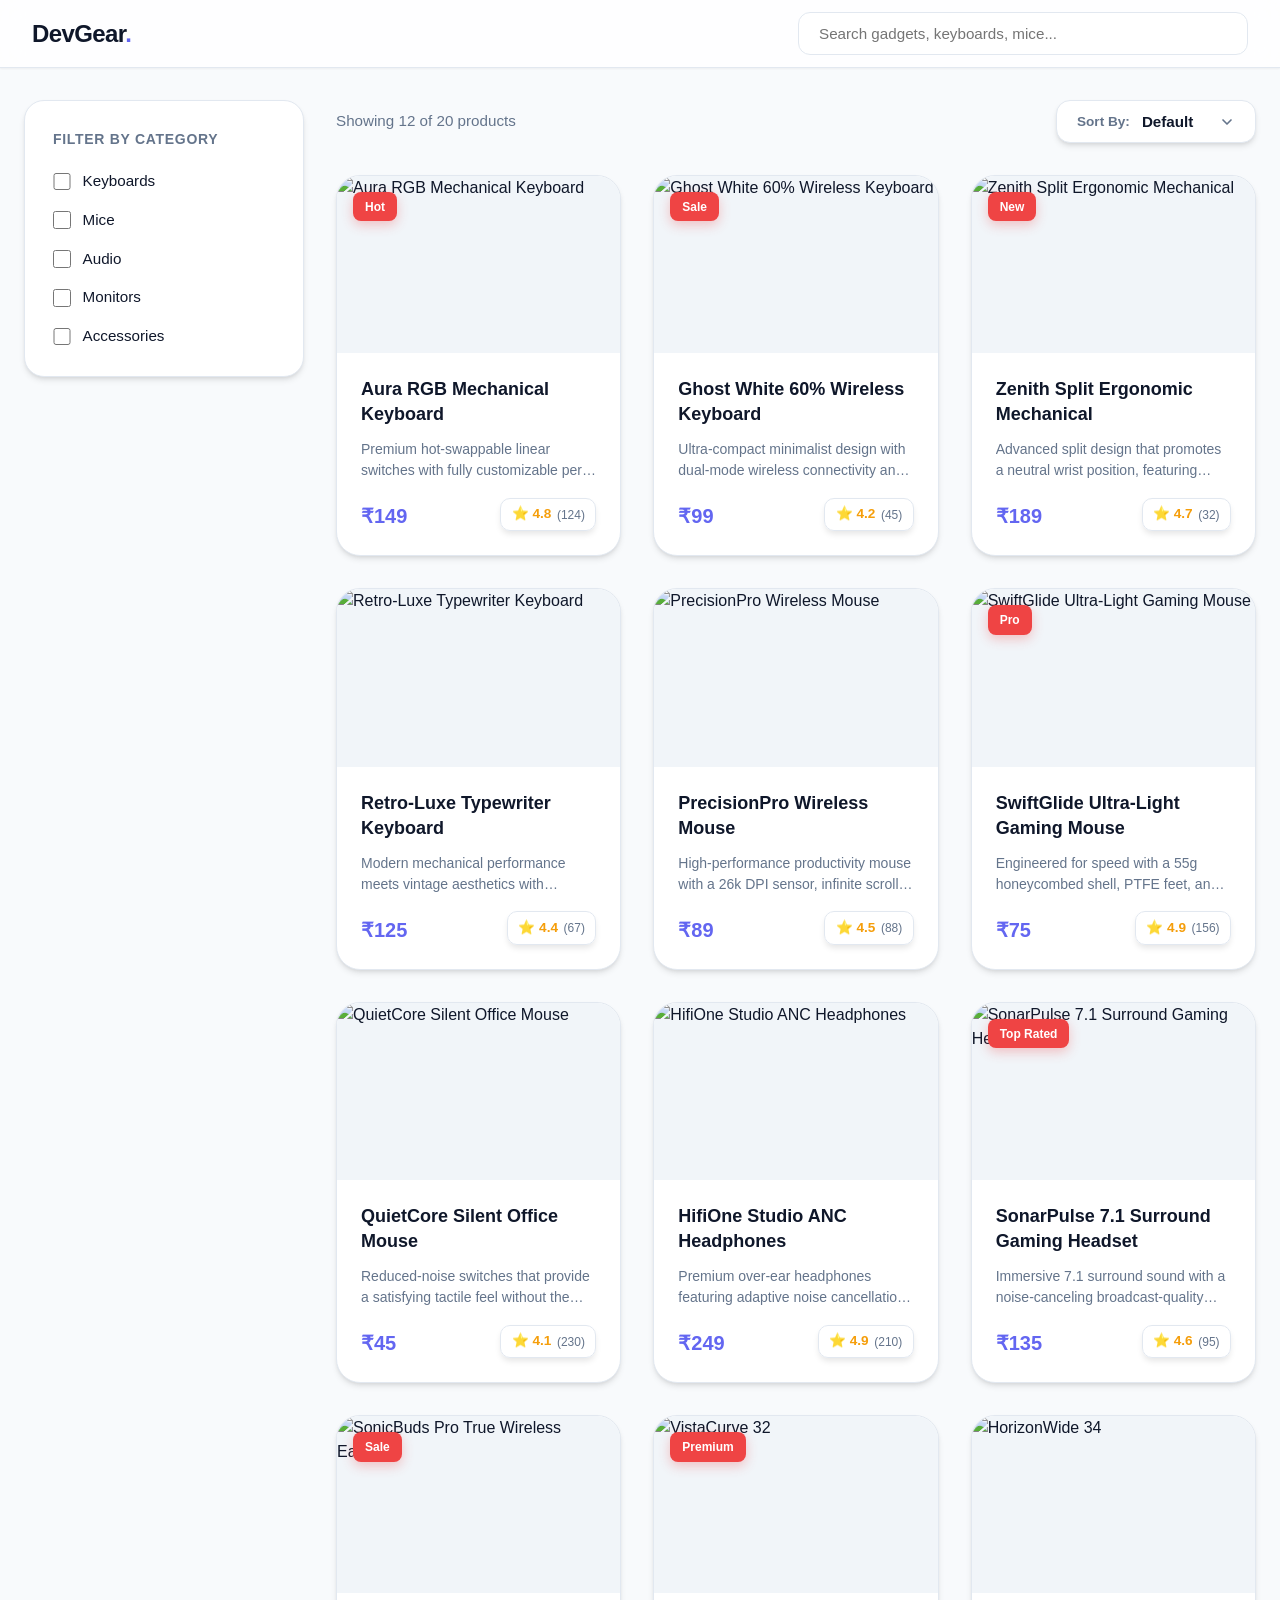
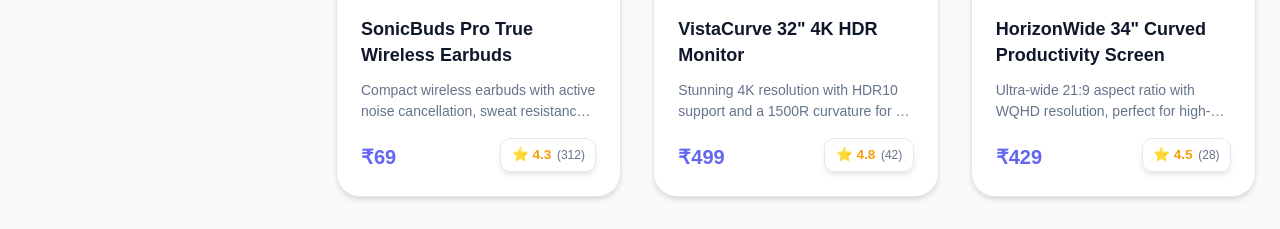
==== commit daf0efba: "add clear search button and functionality to enhance search experience" ====
--- a/index.html
+++ b/index.html
@@ -15,6 +15,12 @@
           id="search-input"
           placeholder="Search gadgets, keyboards, mice..."
         />
+        <button class="clear-search" id="clear-search" title="Clear search">
+          <svg viewBox="0 0 24 24" fill="none" stroke="currentColor" stroke-width="2.5" stroke-linecap="round" stroke-linejoin="round">
+            <line x1="18" y1="6" x2="6" y2="18"></line>
+            <line x1="6" y1="6" x2="18" y2="18"></line>
+          </svg>
+        </button>
       </div>
     </header>
 
--- a/styles.css
+++ b/styles.css
@@ -0,0 +1,493 @@
+/* Reset & Base Styles */
+* {
+  margin: 0;
+  padding: 0;
+  box-sizing: border-box;
+  font-family:
+    "Inter",
+    -apple-system,
+    BlinkMacSystemFont,
+    "Segoe UI",
+    Roboto,
+    sans-serif;
+}
+
+:root {
+  --primary: #6366f1;
+  --primary-dark: #4f46e5;
+  --bg: #f8fafc;
+  --surface: #ffffff;
+  --text-main: #0f172a;
+  --text-muted: #64748b;
+  --border: #e2e8f0;
+  --shadow: 0 4px 6px -1px rgb(0 0 0 / 0.1), 0 2px 4px -2px rgb(0 0 0 / 0.1);
+  --shadow-lg:
+    0 10px 15px -3px rgb(0 0 0 / 0.1), 0 4px 6px -4px rgb(0 0 0 / 0.1);
+}
+
+body {
+  background-color: var(--bg);
+  color: var(--text-main);
+  line-height: 1.5;
+}
+
+/* Navbar - Glassmorphism */
+.navbar {
+  display: flex;
+  justify-content: space-between;
+  align-items: center;
+  background-color: rgba(255, 255, 255, 0.8);
+  backdrop-filter: blur(12px);
+  -webkit-backdrop-filter: blur(12px);
+  padding: 0.75rem 2rem;
+  box-shadow: 0 1px 2px 0 rgb(0 0 0 / 0.05);
+  position: sticky;
+  top: 0;
+  z-index: 100;
+  border-bottom: 1px solid var(--border);
+}
+
+.logo {
+  font-size: 1.5rem;
+  font-weight: 800;
+  letter-spacing: -0.025em;
+  color: var(--text-main);
+}
+
+.logo span {
+  color: var(--primary);
+}
+
+.search-container {
+  flex: 0 1 450px;
+  position: relative;
+  display: flex;
+  align-items: center;
+}
+
+#search-input {
+  width: 100%;
+  padding: 0.75rem 1.25rem;
+  padding-right: 3rem; /* Space for clear button */
+  border: 1px solid var(--border);
+  border-radius: 12px;
+  font-size: 0.95rem;
+  outline: none;
+  transition: all 0.2s cubic-bezier(0.4, 0, 0.2, 1);
+  background: var(--surface);
+}
+
+#search-input:focus {
+  border-color: var(--primary);
+  box-shadow: 0 0 0 4px rgba(99, 102, 241, 0.1);
+}
+
+.clear-search {
+  position: absolute;
+  right: 0.75rem;
+  width: 32px;
+  height: 32px;
+  display: flex;
+  align-items: center;
+  justify-content: center;
+  background: transparent;
+  border: none;
+  border-radius: 8px;
+  color: var(--text-muted);
+  cursor: pointer;
+  transition: all 0.2s cubic-bezier(0.4, 0, 0.2, 1);
+  opacity: 0;
+  visibility: hidden;
+  transform: scale(0.8);
+}
+
+.clear-search.visible {
+  opacity: 1;
+  visibility: visible;
+  transform: scale(1);
+}
+
+.clear-search:hover {
+  background: rgba(0, 0, 0, 0.05);
+  color: var(--text-main);
+}
+
+.clear-search svg {
+  width: 18px;
+  height: 18px;
+}
+
+/* Layout Container */
+.container {
+  display: flex;
+  max-width: 1280px;
+  margin: 2rem auto;
+  padding: 0 1.5rem;
+  gap: 2rem;
+}
+
+/* Sidebar */
+.sidebar {
+  flex: 0 0 280px;
+  background: var(--surface);
+  padding: 1.75rem;
+  border-radius: 20px;
+  height: fit-content;
+  box-shadow: var(--shadow);
+  border: 1px solid var(--border);
+}
+
+.sidebar h3 {
+  font-size: 0.875rem;
+  text-transform: uppercase;
+  letter-spacing: 0.05em;
+  margin-bottom: 1.25rem;
+  color: var(--text-muted);
+  font-weight: 700;
+}
+
+.filter-group {
+  display: flex;
+  flex-direction: column;
+  gap: 1rem;
+}
+
+.filter-label {
+  display: flex;
+  align-items: center;
+  gap: 0.75rem;
+  cursor: pointer;
+  font-size: 0.95rem;
+  color: var(--text-main);
+  font-weight: 500;
+  transition: color 0.2s;
+}
+
+.filter-label:hover {
+  color: var(--primary);
+}
+
+.filter-label input {
+  accent-color: var(--primary);
+  width: 1.1rem;
+  height: 1.1rem;
+}
+
+.sidebar hr {
+  margin: 2rem 0;
+  border: 0;
+  border-top: 1px solid var(--border);
+}
+
+#sort-select {
+  display: none; /* Hide old select if still in DOM */
+}
+
+/* Content Header */
+.content-header {
+  display: flex;
+  justify-content: space-between;
+  align-items: center;
+  margin-bottom: 2rem;
+}
+
+.results-count {
+  margin-bottom: 0;
+  color: var(--text-muted);
+  font-size: 0.95rem;
+  font-weight: 600;
+}
+
+/* Custom Sort Dropdown */
+.sort-container {
+  position: relative;
+  min-width: 200px;
+}
+
+.sort-button {
+  width: 100%;
+  display: flex;
+  align-items: center;
+  justify-content: space-between;
+  gap: 0.75rem;
+  padding: 0.75rem 1.25rem;
+  background: var(--surface);
+  border: 1px solid var(--border);
+  border-radius: 14px;
+  cursor: pointer;
+  transition: all 0.2s ease;
+  box-shadow: var(--shadow);
+}
+
+.sort-button:hover {
+  border-color: var(--primary);
+  background: #fcfcff;
+}
+
+.sort-label {
+  font-size: 0.85rem;
+  color: var(--text-muted);
+  font-weight: 600;
+}
+
+.selected-sort {
+  font-size: 0.95rem;
+  color: var(--text-main);
+  font-weight: 700;
+  flex-grow: 1;
+  text-align: left;
+}
+
+.chevron-icon {
+  color: var(--text-muted);
+  transition: transform 0.3s ease;
+}
+
+.sort-container.open .chevron-icon {
+  transform: rotate(180deg);
+  color: var(--primary);
+}
+
+.sort-container.open .sort-button {
+  border-color: var(--primary);
+  box-shadow: 0 0 0 4px rgba(99, 102, 241, 0.1);
+}
+
+.sort-dropdown {
+  position: absolute;
+  top: calc(100% + 8px);
+  right: 0;
+  width: 240px;
+  background: rgba(255, 255, 255, 0.9);
+  backdrop-filter: blur(12px);
+  -webkit-backdrop-filter: blur(12px);
+  border: 1px solid var(--border);
+  border-radius: 16px;
+  box-shadow: var(--shadow-lg);
+  list-style: none;
+  padding: 0.5rem;
+  z-index: 50;
+  opacity: 0;
+  visibility: hidden;
+  transform: translateY(-10px);
+  transition: all 0.3s cubic-bezier(0.4, 0, 0.2, 1);
+}
+
+.sort-container.open .sort-dropdown {
+  opacity: 1;
+  visibility: visible;
+  transform: translateY(0);
+}
+
+.sort-dropdown li {
+  padding: 0.75rem 1rem;
+  border-radius: 10px;
+  font-size: 0.9rem;
+  font-weight: 500;
+  color: var(--text-main);
+  cursor: pointer;
+  transition: all 0.2s ease;
+}
+
+.sort-dropdown li:hover {
+  background: rgba(99, 102, 241, 0.08);
+  color: var(--primary);
+}
+
+.sort-dropdown li.active {
+  background: var(--primary);
+  color: white;
+}
+
+/* Main Content & Grid */
+.main-content {
+  flex: 1;
+}
+
+.results-count {
+  margin: auto 0 auto;
+  color: var(--text-muted);
+  font-size: 0.95rem;
+  font-weight: 500;
+}
+
+.product-grid {
+  display: grid;
+  grid-template-columns: repeat(auto-fill, minmax(280px, 1fr));
+  gap: 2rem;
+}
+
+/* Product Cards */
+.product-card {
+  background: var(--surface);
+  border-radius: 24px;
+  overflow: hidden;
+  box-shadow: var(--shadow);
+  border: 1px solid var(--border);
+  position: relative;
+  display: flex;
+  flex-direction: column;
+  transition: all 0.4s cubic-bezier(0.4, 0, 0.2, 1);
+  animation: slideUp 0.5s ease-out forwards;
+  height: 100%;
+}
+
+/* @keyframes slideUp {
+        from {
+          opacity: 0;
+          transform: translateY(20px);
+        }
+        to {
+          opacity: 1;
+          transform: translateY(0);
+        }
+      } */
+
+.product-card:hover {
+  transform: translateY(-8px);
+  box-shadow: var(--shadow-lg);
+  border-color: var(--primary);
+}
+
+.product-badge {
+  position: absolute;
+  top: 1rem;
+  left: 1rem;
+  background-color: #ef4444;
+  color: white;
+  padding: 0.35rem 0.75rem;
+  font-size: 0.75rem;
+  font-weight: 700;
+  border-radius: 8px;
+  z-index: 10;
+  box-shadow: 0 4px 12px rgba(239, 68, 68, 0.3);
+}
+
+.product-img-container {
+  aspect-ratio: 16/10;
+  background-color: #f1f5f9;
+  overflow: hidden;
+  position: relative;
+}
+
+.product-img {
+  width: 100%;
+  height: 100%;
+  object-fit: cover;
+  transition: transform 0.6s cubic-bezier(0.4, 0, 0.2, 1);
+}
+
+.product-card:hover .product-img {
+  transform: scale(1.1);
+}
+
+.product-info {
+  padding: 1.5rem;
+  display: flex;
+  flex-direction: column;
+  flex-grow: 1;
+  gap: 0.75rem;
+}
+
+.product-title {
+  font-size: 1.125rem;
+  font-weight: 700;
+  color: var(--text-main);
+  line-height: 1.4;
+}
+
+.product-desc {
+  font-size: 0.875rem;
+  color: var(--text-muted);
+  display: -webkit-box;
+  -webkit-line-clamp: 2;
+  -webkit-box-orient: vertical;
+  overflow: hidden;
+  margin-bottom: 0.5rem;
+}
+
+.product-price {
+  font-size: 1.25rem;
+  font-weight: 800;
+  color: var(--primary);
+  margin-top: auto;
+}
+
+.product-rating {
+  position: absolute;
+  bottom: 1.5rem;
+  right: 1.5rem;
+  display: flex;
+  align-items: center;
+  gap: 0.35rem;
+  background: rgba(255, 255, 255, 0.95);
+  padding: 0.35rem 0.65rem;
+  border-radius: 10px;
+  font-size: 0.85rem;
+  font-weight: 700;
+  color: #f59e0b;
+  box-shadow: 0 4px 6px -1px rgb(0 0 0 / 0.1);
+  border: 1px solid var(--border);
+}
+
+.product-rating span {
+  color: var(--text-muted);
+  font-weight: 500;
+  font-size: 0.75rem;
+}
+
+/* Utilities for JS */
+.hidden {
+  display: none !important;
+}
+
+#no-results {
+  text-align: center;
+  padding: 5rem 2rem;
+  background: var(--surface);
+  border-radius: 24px;
+  color: var(--text-muted);
+  border: 2px dashed var(--border);
+}
+
+#no-results p {
+  font-size: 1.1rem;
+  font-weight: 500;
+}
+
+/* Responsive */
+@media (max-width: 1024px) {
+  .container {
+    flex-direction: column;
+  }
+  .sidebar {
+    flex: none;
+    width: 100%;
+  }
+}
+
+@media (max-width: 640px) {
+  .navbar {
+    padding: 1rem;
+    gap: 1rem;
+  }
+  .search-container {
+    width: 100%;
+  }
+  .product-grid {
+    grid-template-columns: 1fr;
+  }
+
+  .content-header {
+    flex-direction: column;
+    align-items: flex-start;
+    gap: 0.7rem;
+  }
+  .content-header .results-count {
+    margin-bottom: 0;
+    margin-left: 5px;
+  }
+  .sort-container {
+    width: 100%;
+  }
+}
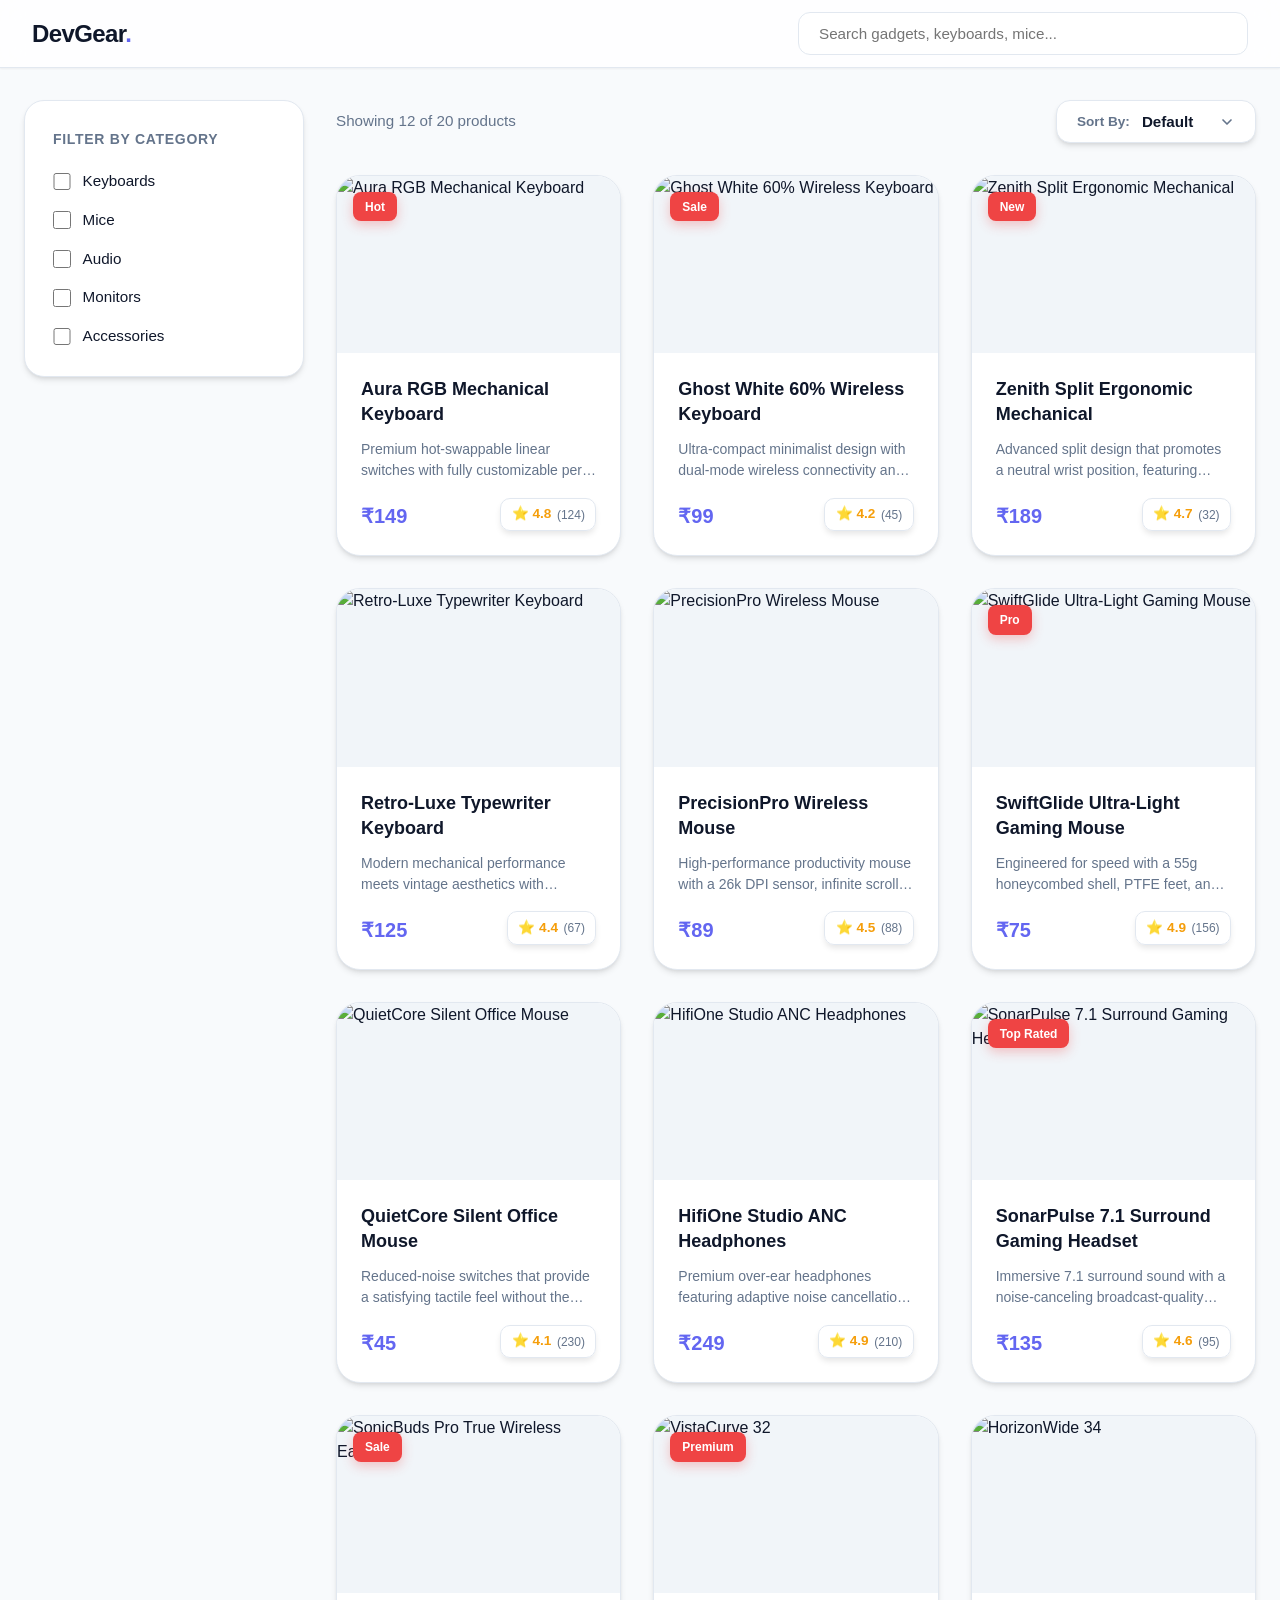
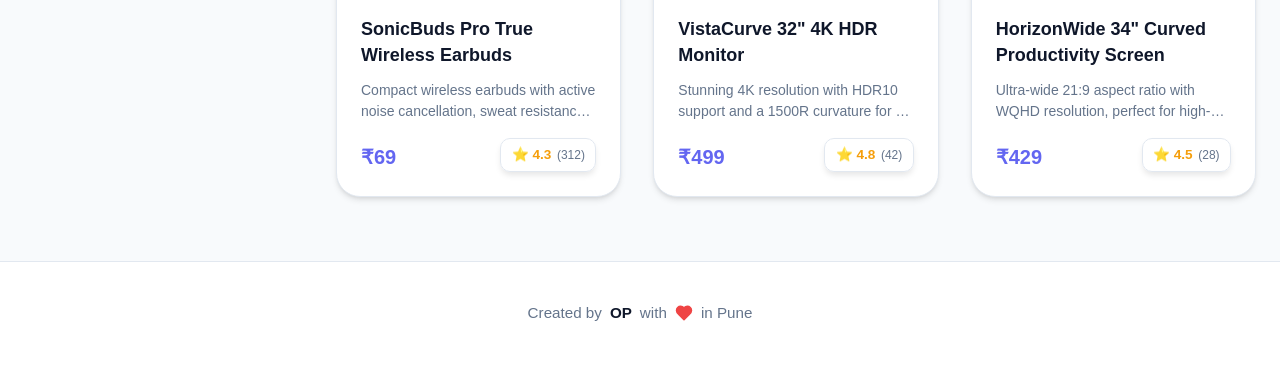
==== commit 6500be70: "add footer with creator information and styling" ====
--- a/index.html
+++ b/index.html
@@ -100,6 +100,10 @@
       </main>
     </div>
 
+    <footer class="footer">
+      <p>Created by <span>OP</span> with <svg class="heart-icon" viewBox="0 0 24 24" fill="none" stroke="currentColor" stroke-width="2" stroke-linecap="round" stroke-linejoin="round"><path d="M19 14c1.49-1.46 3-3.21 3-5.5A5.5 5.5 0 0 0 16.5 3c-1.76 0-3 .5-4.5 2-1.5-1.5-2.74-2-4.5-2A5.5 5.5 0 0 0 2 8.5c0 2.3 1.5 4.05 3 5.5l7 7Z"/></svg> in Pune</p>
+    </footer>
+
     <script type="module" src="main.js"></script>
   </body>
 </html>
--- a/styles.css
+++ b/styles.css
@@ -436,6 +436,46 @@
   font-size: 0.75rem;
 }
 
+/* Footer */
+.footer {
+  margin-top: 4rem;
+  padding: 2.5rem 0;
+  border-top: 1px solid var(--border);
+  background: var(--surface);
+  text-align: center;
+}
+
+.footer p {
+  color: var(--text-muted);
+  font-size: 0.95rem;
+  font-weight: 500;
+  display: flex;
+  align-items: center;
+  justify-content: center;
+  gap: 0.5rem;
+}
+
+.footer span {
+  color: var(--text-main);
+  font-weight: 700;
+}
+
+.heart-icon {
+  width: 18px;
+  height: 18px;
+  fill: #ef4444;
+  stroke: #ef4444;
+  animation: heartBeat 1.5s infinite;
+}
+
+@keyframes heartBeat {
+  0% { transform: scale(1); }
+  14% { transform: scale(1.15); }
+  28% { transform: scale(1); }
+  42% { transform: scale(1.15); }
+  70% { transform: scale(1); }
+}
+
 /* Utilities for JS */
 .hidden {
   display: none !important;
